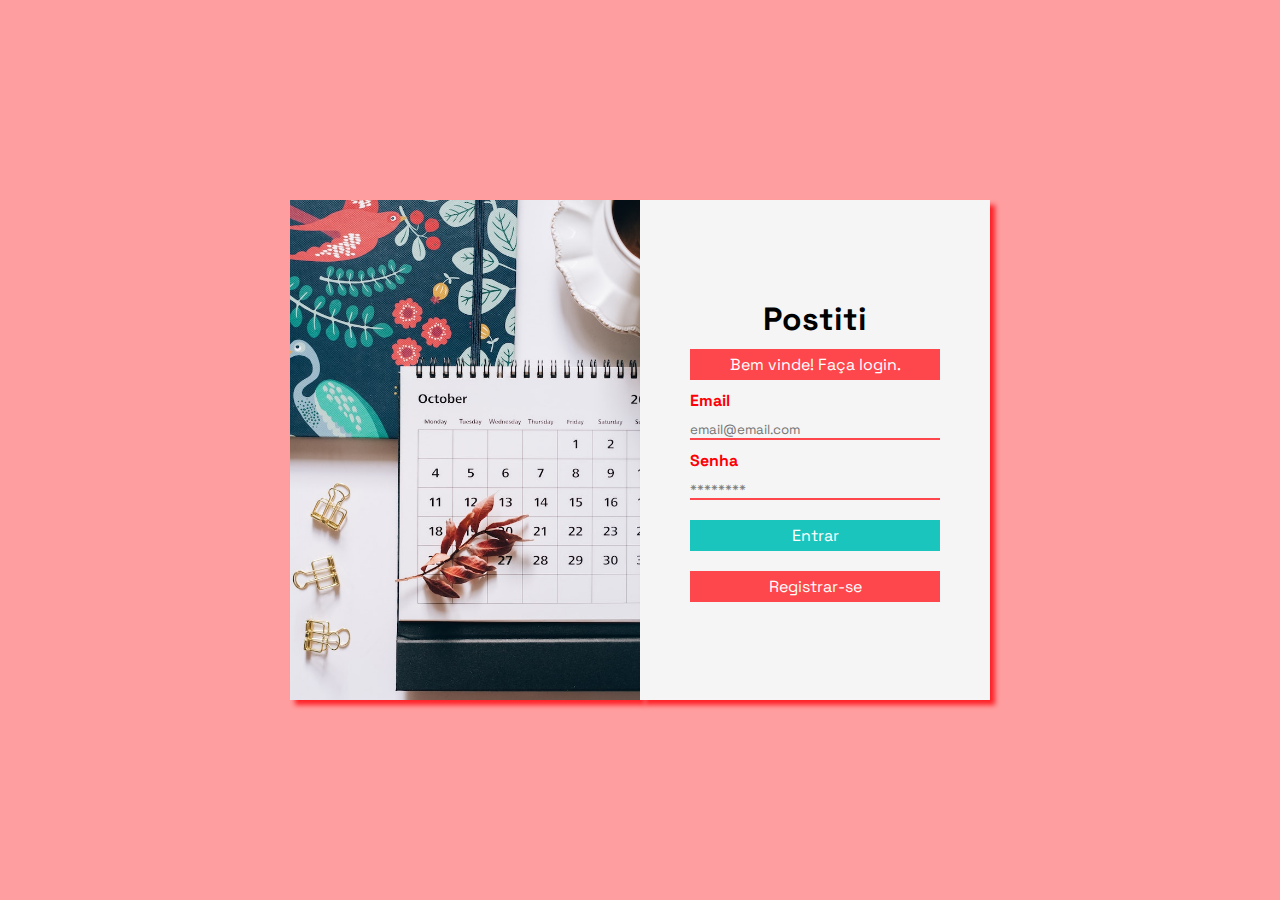
==== html/index.html @ 78fdc61c "complementa css" ====
<!DOCTYPE html>
<html lang="pt-br">
<head>
    <meta charset="UTF-8">
    <meta http-equiv="X-UA-Compatible" content="IE=edge">
    <meta name="viewport" content="width=device-width, initial-scale=1.0">
    <title>Postiti - Login</title>
    <link rel="stylesheet" href="../css/style.css">
    
</head>
<body>
    <main id="pagina-login">
        <div class="login-box">
            <img src="../imagens/pexels-leeloo-thefirst-5408810.jpg" alt="calendário e café">
        </div>
        <div class="login-box">
            <div class="login-form">
                <form>
                    <h2>Postiti</h2>
                    <p>Bem vinde! Faça login.</p>
                    <div class="login-input">
                        <label for="emailUsuario">Email</label>
                        <input type="email" name="emailUsuario" id="emailUsuario" required placeholder="email@email.com">
                        
                    </div>
                    <div class="login-input">
                        <label for="senhaUsuario">Senha</label>
                        <input type="password" name="senhaUsuario" id="senhaUsuario" required placeholder="********">
                        
                    </div>
                    <button type="submit">Entrar</button>
                    <p><a href="cadastro.html">Registrar-se</a></p>
                </form>
            </div>
        </div>
    </main>

    <script src="../js/index.js"></script>
</body>
</html>
---- css/style.css ----
@import url('https://fonts.googleapis.com/css2?family=Space+Grotesk:wght@300;400;500;600;700&display=swap');

/* =--------= CONFIGURAÇÕES GLOBAIS =--------= */

*{
    margin: 0;
    padding: 0;
    box-sizing: border-box;
    font-family: 'Space Grotesk', sans-serif;    
}

:root{
    --cor1: #FF9EA0;
    --cor2: #FE6E72;
    --cor3: #FE474C;
    --cor4: #FE2127;
    --cor5: #FD0006;
    --cor6: #3BD4CE;
    --cor7: #94EFEB;
    --cor8: #61E1DC;
    --cor9: #1AC5BE;
    --cor10: #00B1AA;
    --cor11: #BEF845;
    --cor12: #DDFC9C;
    --cor13: #CCFA6C;
    --cor14: #B1F520;
    --cor15: #A4F200;
}

h2{
    font-size: 2em;
    text-align: center;
    margin: 10px 0;
}

/* =--------= PÁGINAS DE LOGIN E CADASTRO =--------= */

#pagina-login{
    display: flex;
    justify-content: center;
    align-items: center;
    min-height: 100vh;
    width: 100%;
    background-color: var(--cor1);
    background-repeat: no-repeat;
    background-size: 100%;    
}

#pagina-cadastro{
    display: flex;
    justify-content: center;
    align-items: center;
    min-height: 100vh;
    width: 100%;
    background-color: var(--cor12);
    background-repeat: no-repeat;
    background-size: 100%;    
}

.login-box{
    position: relative;
    height: 500px;
    width: 350px;
    display: flex;
    justify-content: center;
    align-items: center;
    background-color: whitesmoke;
    box-shadow: 5px 5px 5px var(--cor4);
}

.cadastro-box{
    position: relative;
    height: 500px;
    width: 350px;
    display: flex;
    justify-content: center;
    align-items: center;
    background-color: whitesmoke;
    box-shadow: 5px 5px 5px var(--cor15);
}

#pagina-login p {
    font-size: 1em;
    text-align: center;
    margin: 10px 0;
    padding: 5px;
    background-color: var(--cor3);
    color: white;
}

.login-box a{
    text-decoration: inherit;
    font-size: inherit;
    color: inherit;
}

.cadastro-box a{
    text-decoration: inherit;
    font-size: inherit;
    color: inherit;
}

.login-input input{
    margin: 10px 0;    
    border: none;
    background-color: transparent;
    border-bottom: 2px solid var(--cor3);
    width: 250px;    
}

.cadastro-input input{
    margin: 10px 0;    
    border: none;
    background-color: transparent;
    border-bottom: 2px solid var(--cor10);
    width: 250px;    
}

.login-input label{
    color: var(--cor5);
    padding: 5px 0;
    font-weight: bold;
}

.cadastro-input label{
    color: var(--cor10);
    padding: 5px 0;
    font-weight: bold;
}

.login-box button{
    margin: 10px 0;
    border: none;
    padding: 5px;
    background-color: var(--cor9);
    color: white;
    width: 250px;
    text-align: center;
    font-size: 1em;
}

.cadastro-box button{
    margin: 10px 0;
    border: none;
    padding: 5px;
    background-color: var(--cor10);
    color: white;
    width: 250px;
    text-align: center;
    font-size: 1em;
}

.login-box img, .cadastro-box img{
    width: 100%;
    height: 100%;
    object-fit: cover;
}

.login-form, .cadastro-form{
    width: 250px;
}


/* =--------= PÁGINA DE RECADOS =--------= */
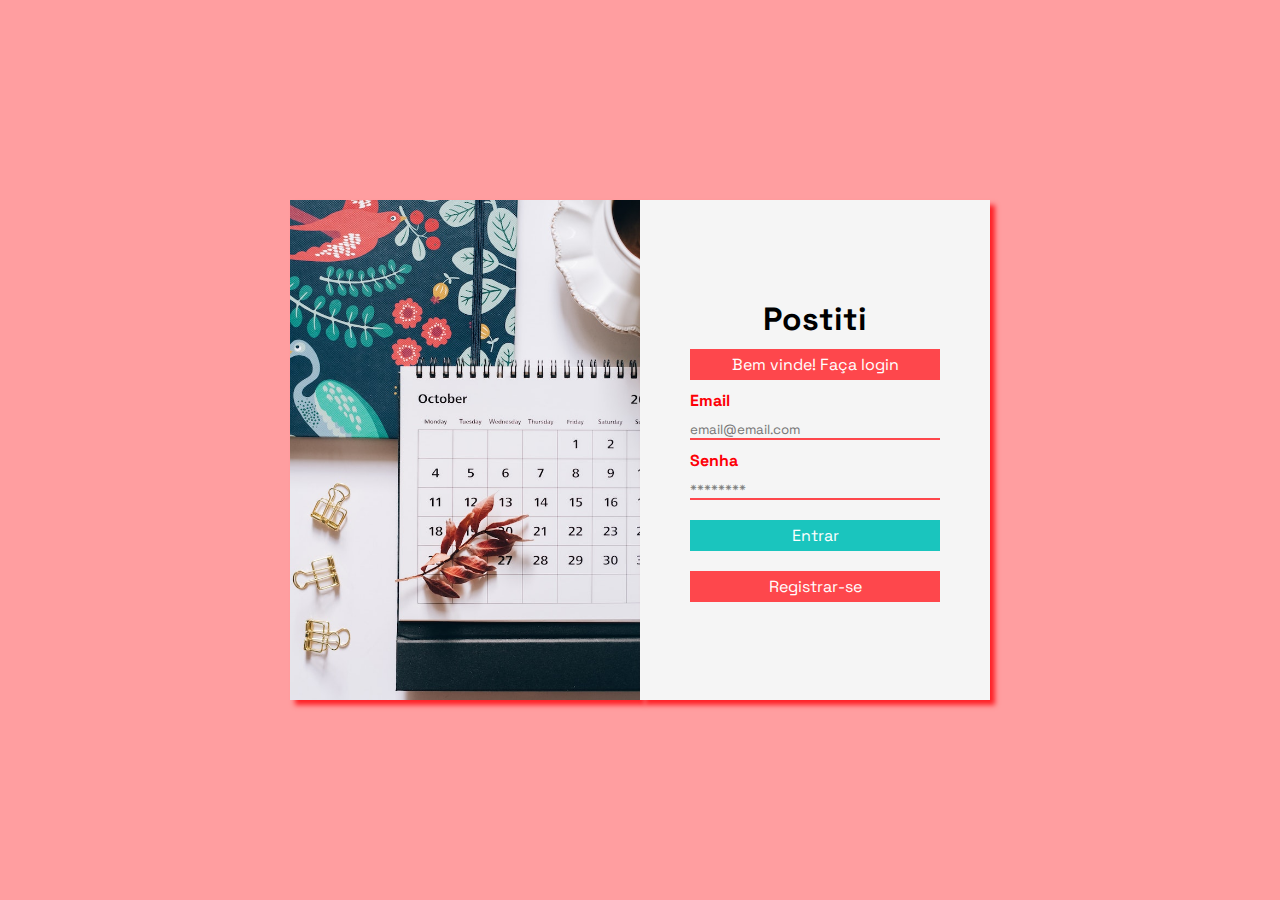
==== commit cb172b90: "implanta js do cadastro" ====
--- a/html/index.html
+++ b/html/index.html
@@ -15,9 +15,9 @@
         </div>
         <div class="login-box">
             <div class="login-form">
-                <form>
+                <form id="acessoUsuario" onsubmit="acessoUsuario(event)">
                     <h2>Postiti</h2>
-                    <p>Bem vinde! Faça login.</p>
+                    <p>Bem vinde! Faça login</p>
                     <div class="login-input">
                         <label for="emailUsuario">Email</label>
                         <input type="email" name="emailUsuario" id="emailUsuario" required placeholder="email@email.com">
--- a/css/style.css
+++ b/css/style.css
@@ -160,5 +160,4 @@
     width: 250px;
 }
 
-
 /* =--------= PÁGINA DE RECADOS =--------= */